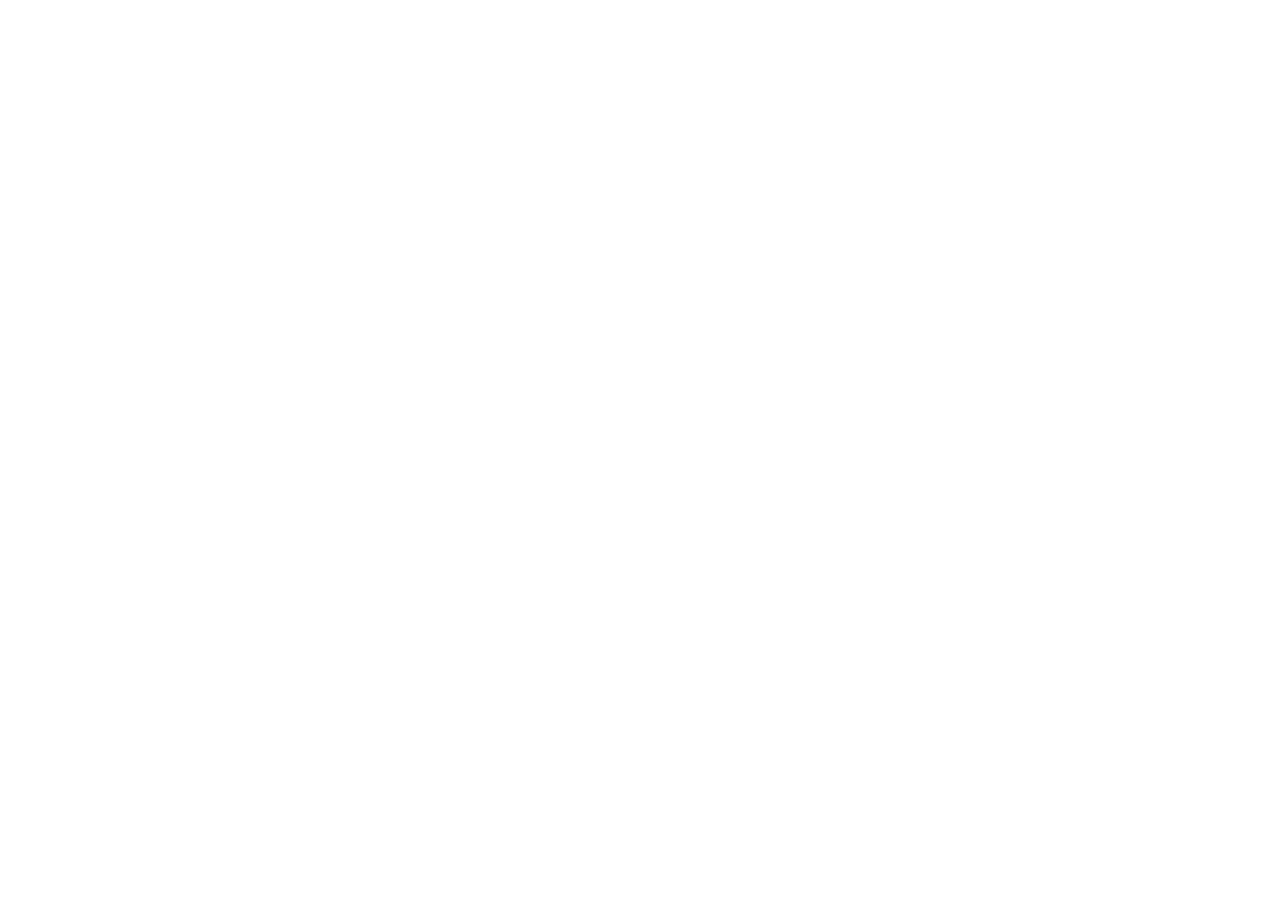
==== pages/main/index.html @ b55ecbe0 "init: start books-shop task" ====
<!DOCTYPE html>
<html lang="en">
<head>
    <meta charset="UTF-8">
    <meta http-equiv="X-UA-Compatible" content="IE=edge">
    <meta name="viewport" content="width=device-width, initial-scale=1.0">
    <title>Books shop</title>
    <link rel="stylesheet" href="style.css">
    <!-- <link rel="icon" href="/shelter/assets/icons/favicon.ico"> -->
    <script type="module" src="script.js"></script>
</head>
<body>
    
</body>
</html>
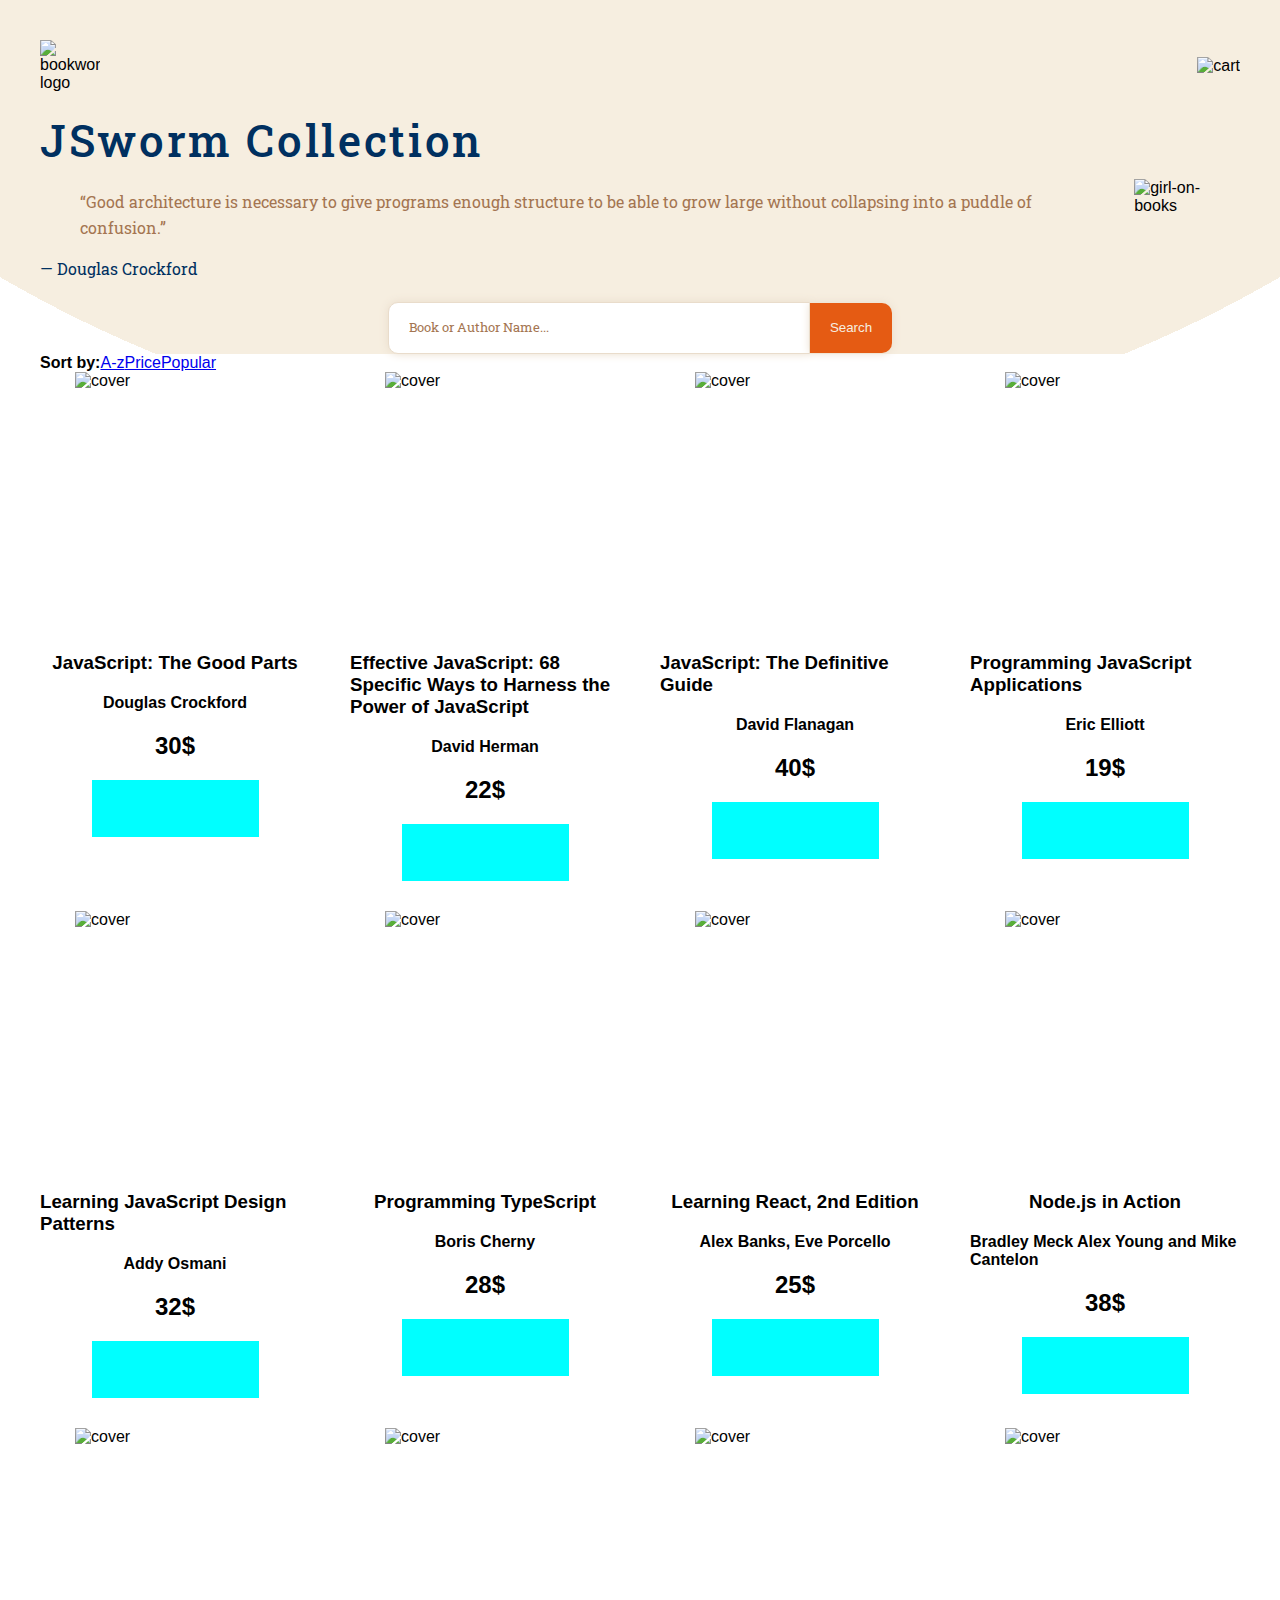
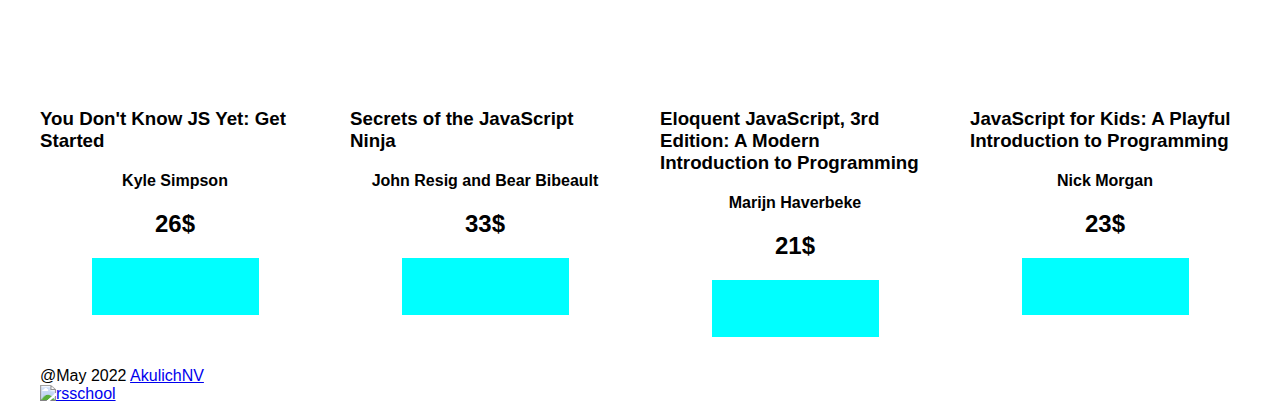
==== commit 46fb31f8: "feat: add home block and footer" ====
--- a/pages/main/index.html
+++ b/pages/main/index.html
@@ -4,9 +4,12 @@
     <meta charset="UTF-8">
     <meta http-equiv="X-UA-Compatible" content="IE=edge">
     <meta name="viewport" content="width=device-width, initial-scale=1.0">
-    <title>Books shop</title>
+    <title>JSworm Shack</title>
     <link rel="stylesheet" href="style.css">
-    <!-- <link rel="icon" href="/shelter/assets/icons/favicon.ico"> -->
+    <link rel="icon" href="/books-shop/assets/icons/favicon.ico">
+    <link rel="preconnect" href="https://fonts.googleapis.com">
+    <link rel="preconnect" href="https://fonts.gstatic.com" crossorigin>
+    <link href="https://fonts.googleapis.com/css2?family=Roboto+Slab:wght@400;500&display=swap" rel="stylesheet"> 
     <script type="module" src="script.js"></script>
 </head>
 <body>
--- a/pages/main/style.css
+++ b/pages/main/style.css
@@ -0,0 +1,193 @@
+:root {
+  /* --gradient: linear-gradient(to bottom right, #5B483A, #262425); */
+  --color-primary: #f6eee0;
+  --color-dark: #003060;
+  --color-brown: #a47551;
+  --color-red: #e55b13;
+  --roboto: 'Roboto Slab', serif;
+  --color-primary-dark: #e9dccb; 
+  
+  /* --color-dark-m: #B2B2B2;
+  --color-dark-l: #545454;
+  --color-dark-xl: #4C4C4C;
+  --color-dark-3xl: #292929;
+  --color-light-s: #FAFAFA;
+  --color-light-l: #F6F6F6;
+  --color-light-xl: #FFFFFF;
+  --georgia: "Georgia", serif;  */
+}
+
+html {
+  scroll-behavior: smooth; 
+}
+*, ::before, ::after {
+  box-sizing: inherit;
+}
+h1, h2, h3, h4, h5, h6, p {
+  margin: 0;
+}
+body {
+  font-family: Arial, sans-serif; 
+  position: relative;
+  overflow-x: hidden;
+  margin: 0;
+  }
+
+header {
+    background-color: var(--color-primary);
+}
+.container {
+    position: relative;
+    max-width: 1200px;
+    margin: 0 auto;
+    padding-left: 40px;
+    padding-right: 40px;
+}
+.header-container {
+    display: flex;
+    flex-direction: row;
+    justify-content: space-between;
+    align-items: center;
+    padding-top: 40px;
+    /* position: sticky; */
+}
+.logo {
+  display: flex;
+  justify-content: flex-start;
+  gap: 20px;
+}
+.logo-img {
+  width: 60px;
+}
+h1 {
+  color: var(--color-dark);
+  font-family: var(--roboto);
+  font-weight: 500;
+  font-size: 44px;
+  line-height: 130%;
+  letter-spacing: 0.06em;
+  margin-bottom: 20px;
+}
+.menu-header {
+  display: flex;
+  justify-content: space-between;
+  gap: 20px;
+}
+.search-header {
+    /* height: 40px; */
+    display: flex;
+    justify-content: center;
+    align-items: center;
+    border-radius: 20px;
+    /* border: 1px solid var(--color-primary-dark); */
+    /* box-shadow: 0 0 10px var(--color-primary-dark); */
+}
+#book-search {
+    width: 400px;
+    height: 50px;
+    border: 0;
+    padding: 0;
+    padding-left: 20px;
+    border-radius: 10px 0 0 10px;
+    border: 1px solid var(--color-primary-dark);
+    box-shadow: 0 0 10px var(--color-primary-dark);
+}
+#book-search::placeholder{
+  /* margin-left: 20px; */
+  font-family: var(--roboto);
+  font-weight: 400;
+  color: var(--color-brown);
+  line-height: 160%;
+}
+.lens-search {
+    background: var(--color-red);
+    color: var(--color-primary);
+    padding: 0 20px;
+    /* width: 60px; */
+    height: 50px;
+    border: 0;
+    cursor: pointer;
+    border-radius: 0 10px 10px 0;
+    box-shadow: 0 0 10px var(--color-primary-dark);
+    /* border: 1px solid var(--color-primary-dark); */
+}
+
+.cart-header > img{
+    width: 40px;
+    height: 40px;
+    cursor: pointer;
+}
+
+.home-section {
+  background: radial-gradient(circle at 50% -350%, var(--color-primary) 95%, #ffffff 50%);
+}
+.home-container {
+  display: flex;
+  justify-content: space-between;
+  align-items: center;
+  padding-top: 20px;
+  padding-bottom: 20px;
+}
+blockquote {
+  font-family: var(--roboto);
+  font-weight: 400;
+  color: var(--color-brown);
+  line-height: 160%;
+}
+figcaption {
+  font-family: var(--roboto);
+  font-weight: 400;
+  color: var(--color-dark);
+  line-height: 160%;
+}
+
+
+.catalog-items {
+  display: flex;
+  flex-direction: row;
+  flex-wrap: wrap;
+  /* gap: 10px; */
+  justify-content: space-between;
+  align-items: flex-start;
+}
+.item {
+    display: flex;
+    flex-direction: column;
+    gap: 20px;
+    justify-content: flex-start;
+    align-items: center;
+    border-radius: 9px;
+    padding-bottom: 30px;
+    cursor: pointer;
+    padding: 20px, 40px;
+    width: 270px;
+}
+.item:hover {
+  /* background-color: grey; */
+  /* border: 1px solid grey; */
+  box-shadow: 0px 0px 5px grey;
+}
+.cover {
+  width: 200px;
+  height: 260px;
+}
+
+
+.to-cart {
+  background-image: url('/books-shop/assets/icons/shopping-cart.svg');
+  background-color: aqua;
+    background-size: contain;
+    background-repeat: no-repeat;
+    background-position: 50%;  
+    transition: 0.5s;
+    width: 155px;
+    height: 55px;
+    /* padding: 10px, 20px; */
+    /* margin-left: 20px;
+    margin-top: 20px; */
+    cursor: pointer;
+    border: 0;
+}
+.to-cart:hover {
+  filter: invert(100%);
+}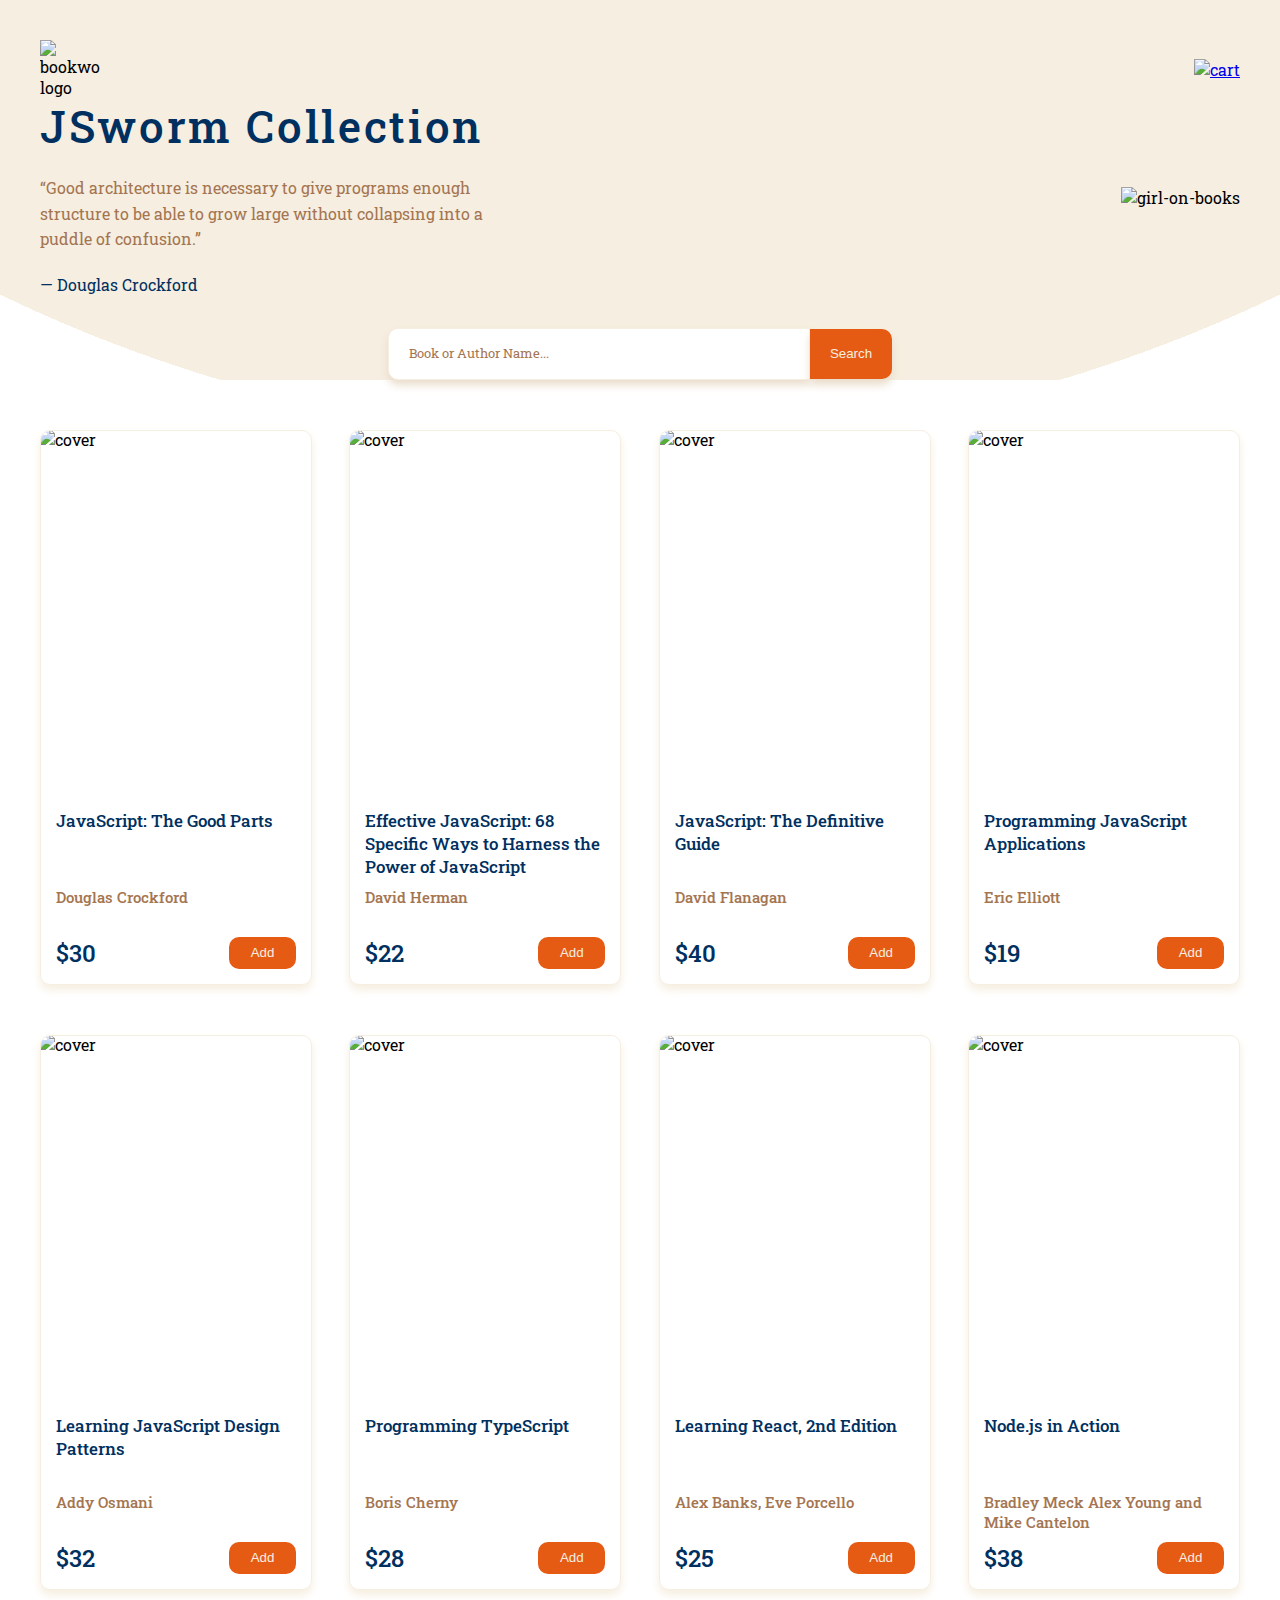
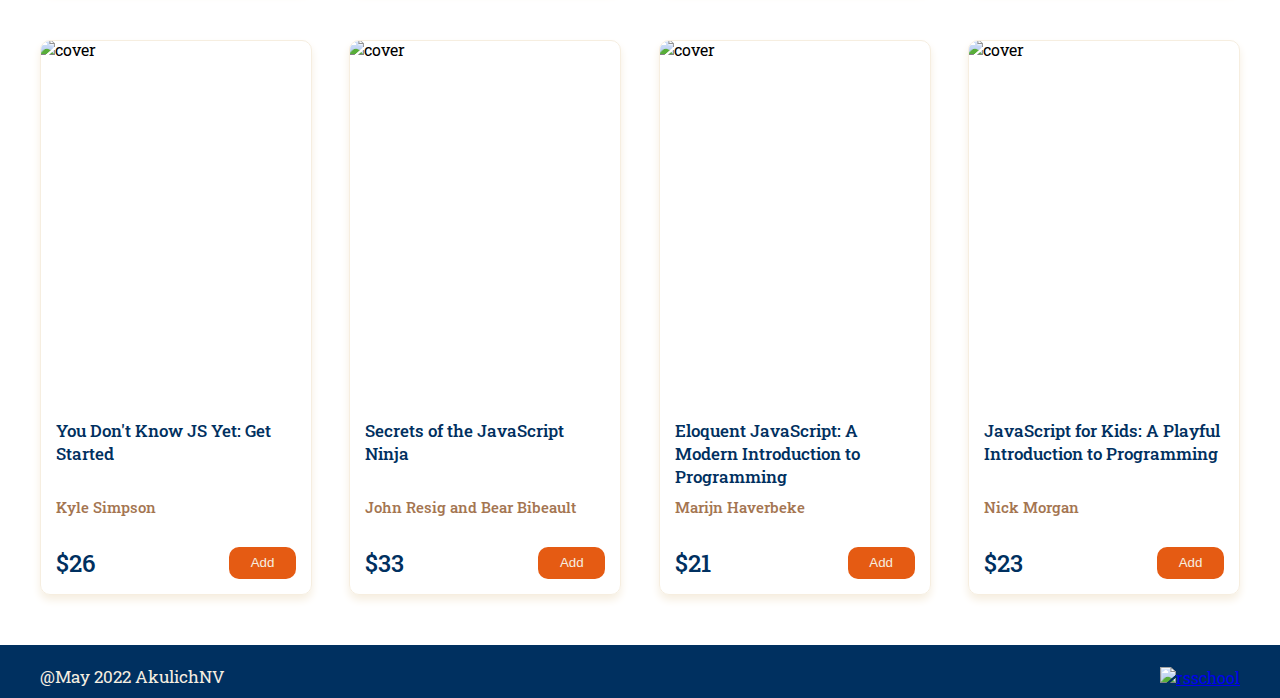
==== commit a05569b4: "feat: add cart page" ====
--- a/pages/main/index.html
+++ b/pages/main/index.html
@@ -4,7 +4,7 @@
     <meta charset="UTF-8">
     <meta http-equiv="X-UA-Compatible" content="IE=edge">
     <meta name="viewport" content="width=device-width, initial-scale=1.0">
-    <title>JSworm Shack</title>
+    <title>JSworm Collection</title>
     <link rel="stylesheet" href="style.css">
     <link rel="icon" href="/books-shop/assets/icons/favicon.ico">
     <link rel="preconnect" href="https://fonts.googleapis.com">
--- a/pages/main/style.css
+++ b/pages/main/style.css
@@ -27,7 +27,7 @@
   margin: 0;
 }
 body {
-  font-family: Arial, sans-serif; 
+  font-family: var(--roboto) ;
   position: relative;
   overflow-x: hidden;
   margin: 0;
@@ -89,8 +89,15 @@
     padding: 0;
     padding-left: 20px;
     border-radius: 10px 0 0 10px;
-    border: 1px solid var(--color-primary-dark);
-    box-shadow: 0 0 10px var(--color-primary-dark);
+    border: 1px solid var(--color-primary);
+    box-shadow: 0 5px 8px var(--color-primary-dark);
+}
+#book-search:focus {
+  outline: none;
+  border-color: var(--color-primary-dark);
+  box-shadow: 0 5px 20px var(--color-primary-dark);
+  /* -webkit-box-shadow: none;
+  box-shadow: none; */
 }
 #book-search::placeholder{
   /* margin-left: 20px; */
@@ -108,31 +115,35 @@
     border: 0;
     cursor: pointer;
     border-radius: 0 10px 10px 0;
-    box-shadow: 0 0 10px var(--color-primary-dark);
+    box-shadow: 0 6px 8px var(--color-primary-dark);
     /* border: 1px solid var(--color-primary-dark); */
 }
 
-.cart-header > img{
-    width: 40px;
-    height: 40px;
+.cart-header-img {
+    width: 55px;
     cursor: pointer;
 }
 
+
 .home-section {
-  background: radial-gradient(circle at 50% -350%, var(--color-primary) 95%, #ffffff 50%);
+  background: radial-gradient(circle at 50% -400%, var(--color-primary) 95%, #ffffff 50%);
 }
 .home-container {
   display: flex;
   justify-content: space-between;
   align-items: center;
-  padding-top: 20px;
-  padding-bottom: 20px;
-}
-blockquote {
+  /* padding-top: 20px; */
+  padding-bottom: 30px;
+}
+.quote-content {
+  width: 450px;
+}
+.quote-content p {
   font-family: var(--roboto);
   font-weight: 400;
   color: var(--color-brown);
   line-height: 160%;
+  margin-bottom: 20px;
 }
 figcaption {
   font-family: var(--roboto);
@@ -146,48 +157,244 @@
   display: flex;
   flex-direction: row;
   flex-wrap: wrap;
-  /* gap: 10px; */
+  gap: 10px;
+  row-gap: 50px;
   justify-content: space-between;
   align-items: flex-start;
+  margin-top: 50px;
 }
 .item {
     display: flex;
     flex-direction: column;
-    gap: 20px;
+    /* gap: 10px; */
     justify-content: flex-start;
-    align-items: center;
-    border-radius: 9px;
-    padding-bottom: 30px;
-    cursor: pointer;
+    align-items: flex-start;
+    border-radius: 10px;
+    padding-bottom: 15px;
+    /* cursor: pointer; */
     padding: 20px, 40px;
     width: 270px;
+    border: 1px solid var(--color-primary);
+    box-shadow: 0 5px 9px var(--color-primary);
+    overflow: hidden;
 }
 .item:hover {
   /* background-color: grey; */
   /* border: 1px solid grey; */
-  box-shadow: 0px 0px 5px grey;
-}
+  box-shadow: 0px 5px 10px var(--color-primary-dark);
+}
+.item:hover .show-more {
+  display: block;
+}
+
 .cover {
-  width: 200px;
-  height: 260px;
-}
-
-
-.to-cart {
-  background-image: url('/books-shop/assets/icons/shopping-cart.svg');
-  background-color: aqua;
-    background-size: contain;
+  width: 103%;
+  height: 360px;
+  margin-left: -2px;
+  margin-top: -2px;
+   border-radius: 10px 10px 0 0px;
+   margin-bottom: 20px;
+   position: relative;
+   /* cursor: pointer; */
+}
+.item:hover .cover {
+  background-color: var(--color-brown);
+  opacity: 0.6;
+}
+
+h2 {
+  color: var(--color-dark);
+  font-weight: 500;
+  /* font-size: 15px; */
+}
+.price {
+  margin-left: 15px
+}
+h3 {
+  color: var(--color-dark);
+  font-weight: 500;
+  font-size: 17px;
+}
+.title {
+  margin: 0 15px 10px 15px;
+  height: 68px;
+}
+h4 {
+  color: var(--color-brown);
+  font-weight: 500;
+  font-size: 15px;
+}
+.author {
+  margin: 0 15px 10px 15px;
+  height: 40px;
+}
+.price-cart-item {
+  display: flex;
+  /* flex-direction: row; */
+  justify-content: space-between;
+  /* padding: 0 15px; */
+  width: 100%;
+  /* border: 1px solid blue; */
+}
+.add-to-cart {
+  /* background-image: url('/books-shop/assets/icons/shopping-cart.svg'); */
+  background-color: var(--color-red);
+    /* background-size: contain;
     background-repeat: no-repeat;
-    background-position: 50%;  
-    transition: 0.5s;
-    width: 155px;
-    height: 55px;
+    background-position: 50%;   */
+    transition: 0.3s;
+    width: 55px;
+    color: var(--color-primary);
+    /* height: 55px; */
     /* padding: 10px, 20px; */
     /* margin-left: 20px;
     margin-top: 20px; */
     cursor: pointer;
     border: 0;
-}
-.to-cart:hover {
-  filter: invert(100%);
+    border-radius: 10px;
+    margin-right: 15px;
+}
+.add-to-cart:hover {
+  background-color: var(--color-dark);
+}
+.show-more {
+  cursor: pointer;
+  height: 55px;
+  /* width: 100px; */
+  display: none;
+  position: absolute;
+  overflow: hidden;
+  margin-left: 15px;
+  margin-top: 15px;
+  z-index: 50;
+ }
+ .img-eye {
+  height: 55px;
+ }
+ .show-more:hover ~ .cover {
+  background-color: var(--color-brown);
+  opacity: 0.6;
+ }
+ .modal {
+  position: fixed;
+    top: 10%;
+    padding: 40px 50px;
+    border-radius: 8px;
+    background-color: white;
+    z-index: 60000;
+    width: 50%;
+    min-height: 100px;
+    display: none;
+    left: 25%;
+    /* margin-left: -200px; */
+    max-height: 80%;
+    box-sizing: border-box;
+    cursor: default;
+    border: 1px solid var(--color-primary);
+    box-shadow: 0 5px 9px var(--color-primary);
+}
+.modal.on {
+  display: block;
+}
+.modal-js-overlay {
+  background: #444;
+  opacity: .8;
+  position: fixed;
+  top: 0px;
+  width: 100%;
+  height: 1000px;
+  z-index: 20000;
+  left: 0px;
+}
+.modal-js-close {
+  position: absolute;
+  bottom: 0px;
+  right: 0px;
+  background: var(--color-red);
+  color: var(--color-primary);
+  font-family: Arial, Helvetica, sans-serif;
+  font-size: 37px;
+  font-weight: 400;
+  border-radius: 50%;
+  height: 50px;
+  width: 50px;
+  text-align: center;
+  padding: 1px;
+  top: -25px;
+  right: -25px;
+  cursor: pointer;
+}
+.card {
+  display: flex;
+  justify-content: space-between;
+  gap: 20px;
+  margin-bottom: 20px;
+}
+.cover-card {
+  width: 40%;
+}
+.card-content {
+  width: 50%;
+  display: flex;
+  flex-direction: column;
+  justify-content: space-between;
+  align-items: flex-end;
+  /* gap: 20%; */
+}
+.title-card {
+  font-size: 25px;
+  /* margin-bottom: 20px; */
+}
+.author-card {
+  font-size: 20px;
+  /* margin-bottom: 20px; */
+}
+.price-cart-item-card {
+  align-items: center;
+}
+.price-cart-item-card > .price {
+  font-size: 50px;
+  margin: 0;
+}
+.price-cart-item-card > .add-to-cart {
+  height: 55px;
+  width: 150px;
+  margin: 0;
+  font-size: 15px;
+}
+.description-card {
+  font-weight: 400;
+  font-size: 20px;
+  text-align: justify;
+}
+
+footer {
+  background-color: var(--color-dark);
+}
+.footer-container {
+  display: flex;
+  justify-content: space-between;
+  align-items: flex-end;
+  margin-top: 50px;
+  padding-top: 20px;
+  padding-bottom: 10px;
+}
+.git-footer {
+  font-family: var(--roboto);
+  color: var(--color-primary);
+  font-weight: 400;
+  font-size: 17px;
+}
+.git-footer a {
+  text-decoration: none;
+  color: var(--color-primary);
+}
+.git-footer a:hover {
+  color: var(--color-red);
+}
+.img-footer {
+  height: 55px;
+}
+.img-footer:hover {
+  filter: brightness(1.5) sepia(1);
 }